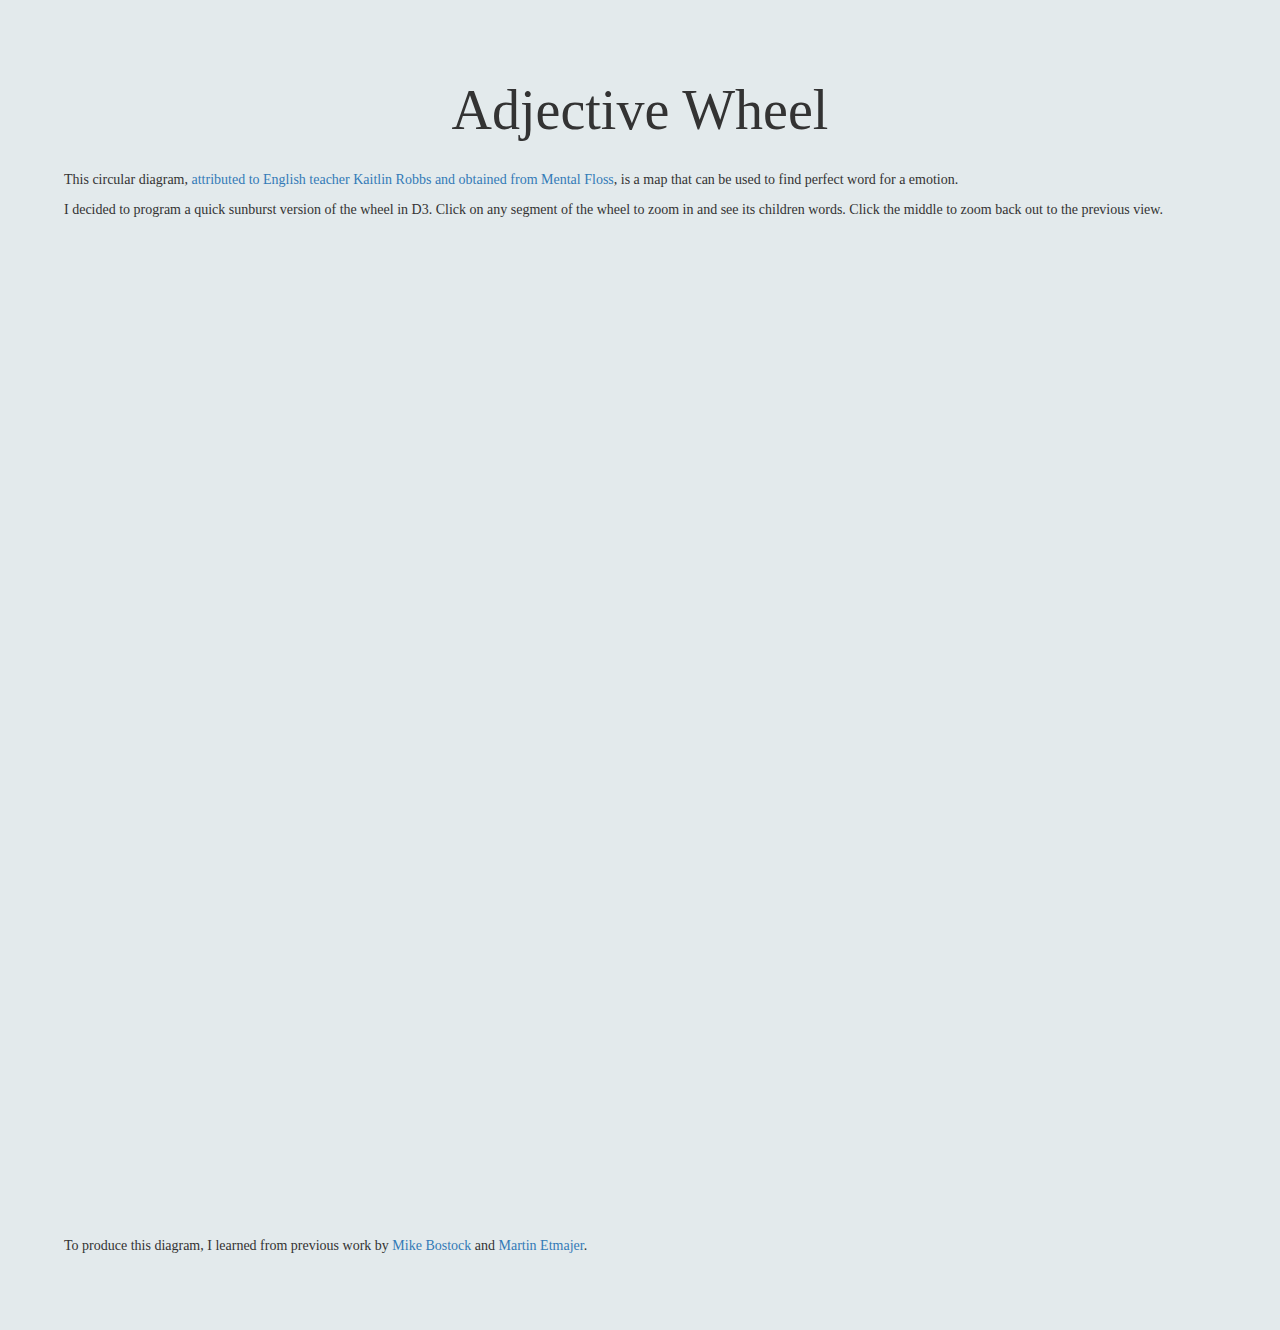
==== index.html @ aa35290b "starting" ====
<!doctype html>
<html>
<head>
    <meta charset="utf-8">
    <meta name="description" content="">
    <meta name="viewport" content="width=device-width, initial-scale=1">
    <title>Adjective Wheel</title>

    <link rel="stylesheet" href="css/bootstrap.min.css">
    <link rel="stylesheet" href="css/style.css">
</head>
<body>

<div id="title">Adjective Wheel</div><br>

<p>This circular diagram, <a href="http://mentalfloss.com/article/64182/improve-your-vocabulary-wheel-feelings">
    attributed to English teacher Kaitlin Robbs and obtained from Mental Floss</a>, is a map that can be used to find
    perfect word for a emotion.</p>
<p>I decided to program a quick sunburst version of the wheel in D3. Click on any segment of the wheel to zoom in
    and see its children words. Click the middle to zoom back out to the previous view.</p>
<div id="word-wheel" align="center"></div>
<p>To produce this diagram, I learned from previous work by <a href="https://bl.ocks.org/mbostock/4348373">Mike Bostock</a> and <a href="http://bl.ocks.org/metmajer/5480307">
    Martin Etmajer</a>.</p>

<!-- Load JS libraries -->
<script src="js/libs/jquery.min.js"></script>
<script src="js/libs/bootstrap.min.js"></script>
<script src="js/libs/d3.min.js"></script>

<!-- electoral map and congress visualization -->
<script src="js/main.js"></script>




</body>
</html>
---- css/style.css ----
/* YOUR CSS STYLES */
body {
    display: block;
    -webkit-background-size: cover;
    -moz-background-size: cover;
    -o-background-size: cover;
    background-size: cover;
    font-family: "Mercury Text G1 A","Mercury Text G1 B","Georgia","Times New Roman","Times",sans-serif;
    background-color: #e3eaec;
    padding-left: 5%;
    padding-right: 5%;
    padding-bottom: 5%;
}

p {
    align-content: center;
}

.ack {
    font-style: italic;
}

.r-arrow {
    font-size: 10em;
    color: orange;
    position: fixed;
    display: inline-block;
}
.l-arrow {
    font-size: 10em;
    color: orange;
    position: fixed;
}

.story-text {
    padding: 15px;
    color:black;
    font-size: 2em;
    text-align: center;
}

.congress-label {
    font-size: 25px;
    font-weight: bolder;
    /*fill-opacity: .5;*/
}

.congress-title {
    font-size: 35px;
    font-weight: bolder;
    /*fill-opacity: .5;*/
}

.repLabels, .senLabels {
    font-weight: bold;
}
#state-name, #congress-name {
    color: red;
    font-size: 30px;
    font-weight: bolder;
}

#title {
    font-size: 4em;
    text-align: center;
    padding-top: 70px;
}

.top-bar {
    opacity: 1;
    background-color: white;
    padding-bottom: 10px;
}

.spacer{
    padding:20px;
    text-align: center;
}

#boring-chart {
    margin-left:15%;
    margin-top:20px;
    border: solid;
    padding:10px;
    border-radius: 25px;
}
.brightness {
    background-color: #268ede;
    display: inline-block;

}
.brightness img:hover {
    opacity: .7;
}

svg text {
    -webkit-user-select: none;
    -moz-user-select: none;
    -ms-user-select: none;
    user-select: none;
}
svg text::selection {
    background: none;
}
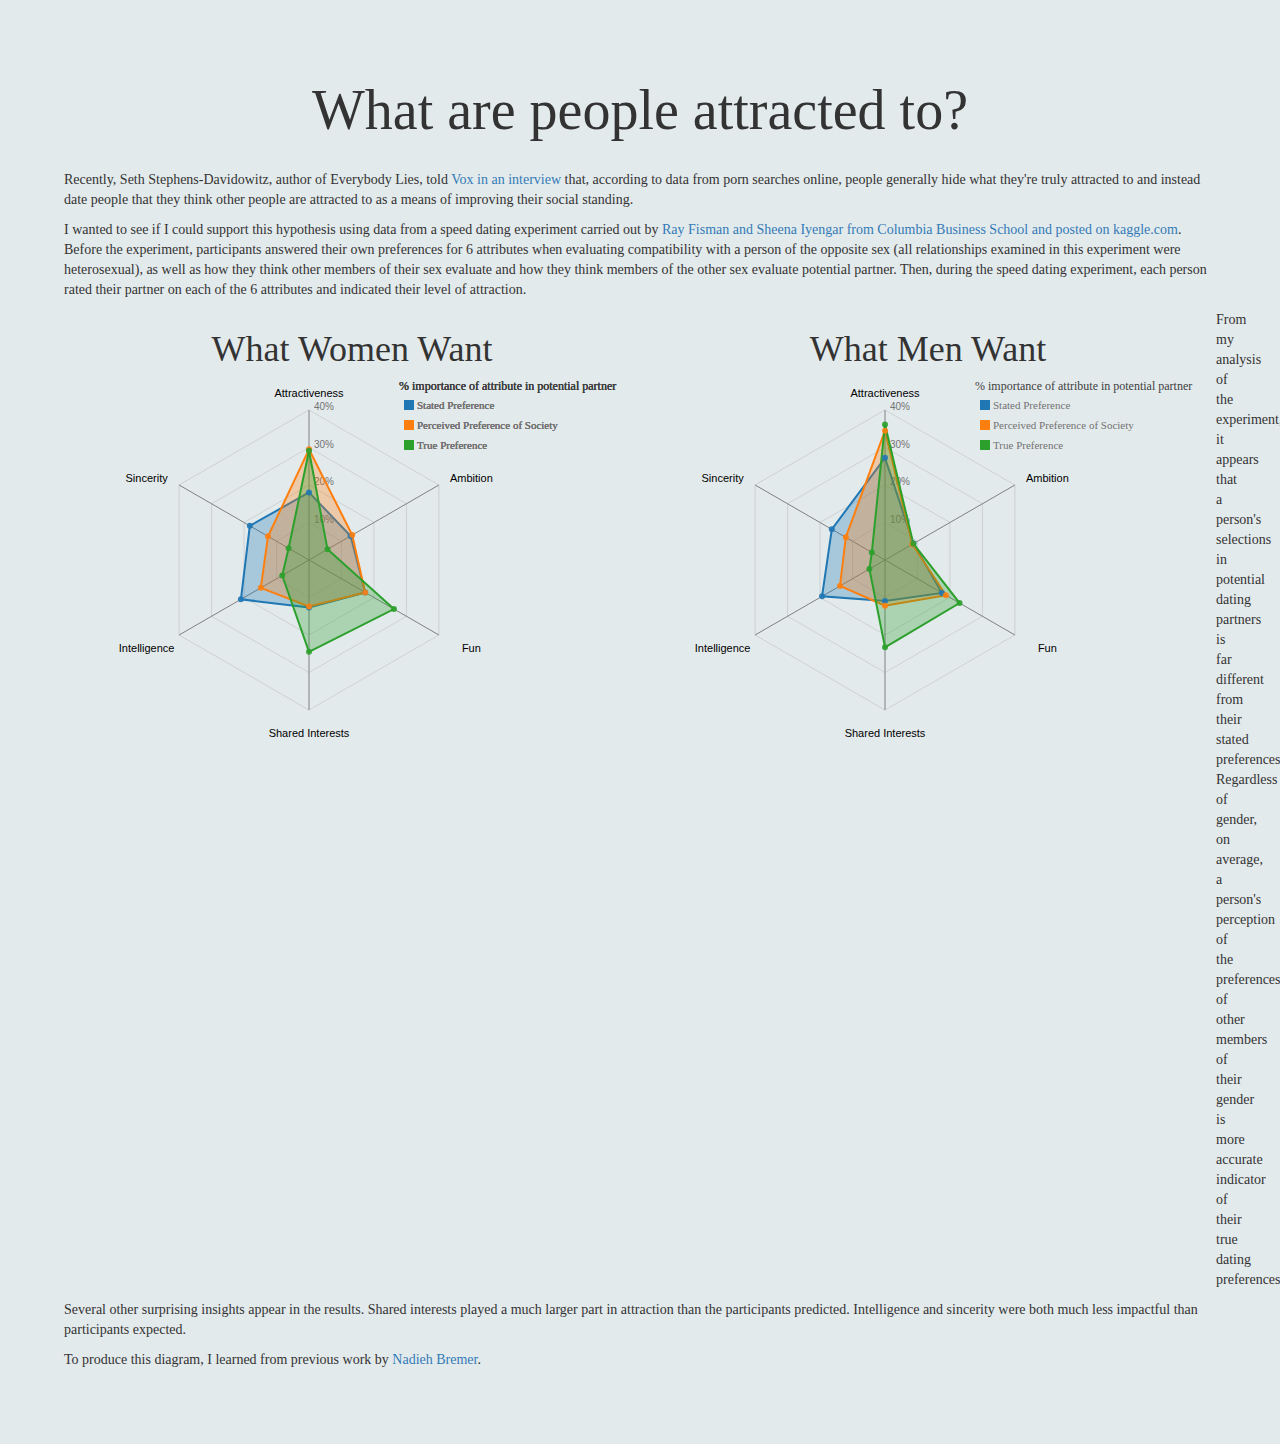
==== commit bc97539f: "working version" ====
--- a/index.html
+++ b/index.html
@@ -4,23 +4,41 @@
     <meta charset="utf-8">
     <meta name="description" content="">
     <meta name="viewport" content="width=device-width, initial-scale=1">
-    <title>Adjective Wheel</title>
+    <title>What are people attracted to?</title>
 
     <link rel="stylesheet" href="css/bootstrap.min.css">
     <link rel="stylesheet" href="css/style.css">
 </head>
 <body>
 
-<div id="title">Adjective Wheel</div><br>
+<div id="title">What are people attracted to?</div><br>
 
-<p>This circular diagram, <a href="http://mentalfloss.com/article/64182/improve-your-vocabulary-wheel-feelings">
-    attributed to English teacher Kaitlin Robbs and obtained from Mental Floss</a>, is a map that can be used to find
-    perfect word for a emotion.</p>
-<p>I decided to program a quick sunburst version of the wheel in D3. Click on any segment of the wheel to zoom in
-    and see its children words. Click the middle to zoom back out to the previous view.</p>
-<div id="word-wheel" align="center"></div>
-<p>To produce this diagram, I learned from previous work by <a href="https://bl.ocks.org/mbostock/4348373">Mike Bostock</a> and <a href="http://bl.ocks.org/metmajer/5480307">
-    Martin Etmajer</a>.</p>
+<p>Recently, Seth Stephens-Davidowitz, author of Everybody Lies, told
+    <a href="https://www.vox.com/conversations/2017/6/27/15873072/google-porn-addiction-america-everybody-lies">Vox in
+    an interview</a> that, according to data from porn searches online, people generally hide what they're truly
+    attracted to and instead date people that they think other people are attracted to as a means of improving
+    their social standing.</p>
+<p>I wanted to see if I could support this hypothesis using data from a speed dating experiment carried out by
+    <a href="https://www.kaggle.com/annavictoria/speed-dating-experiment">Ray Fisman and Sheena Iyengar from Columbia
+    Business School and posted on kaggle.com</a>. Before the experiment, participants answered their own preferences
+    for 6 attributes when evaluating compatibility with a person of the opposite sex (all relationships examined in
+    this experiment were heterosexual), as well as how they think other members of their sex evaluate and how they
+    think members of the other sex evaluate potential partner. Then, during the speed dating experiment, each person
+    rated their partner on each of the 6 attributes and indicated their level of attraction.
+</p>
+<div id="visualization" align="center">
+    <div id="chart1" class="col-md-6"><h1>What Women Want</h1></div>
+    <div id="chart2" class="col-md-6"><h1>What Men Want</h1></div>
+</div>
+<p>From my analysis of the experiment, it appears that a person's selections in potential dating partners is far
+    different from their stated preferences. Regardless of gender, on average, a person's perception of the preferences
+    of other members of their gender is more accurate indicator of their true dating preferences.</p>
+<p>Several other surprising insights appear in the results. Shared interests played a much larger part in attraction
+    than the participants predicted. Intelligence and sincerity were both much less impactful than participants
+    expected.</p>
+<p>To produce this diagram, I learned from previous work by <a href="http://bl.ocks.org/nbremer/6506614">Nadieh
+    Bremer</a>.
+</p>
 
 <!-- Load JS libraries -->
 <script src="js/libs/jquery.min.js"></script>
@@ -28,6 +46,7 @@
 <script src="js/libs/d3.min.js"></script>
 
 <!-- electoral map and congress visualization -->
+<script src="js/radarChart2.js"></script>
 <script src="js/main.js"></script>
 
 
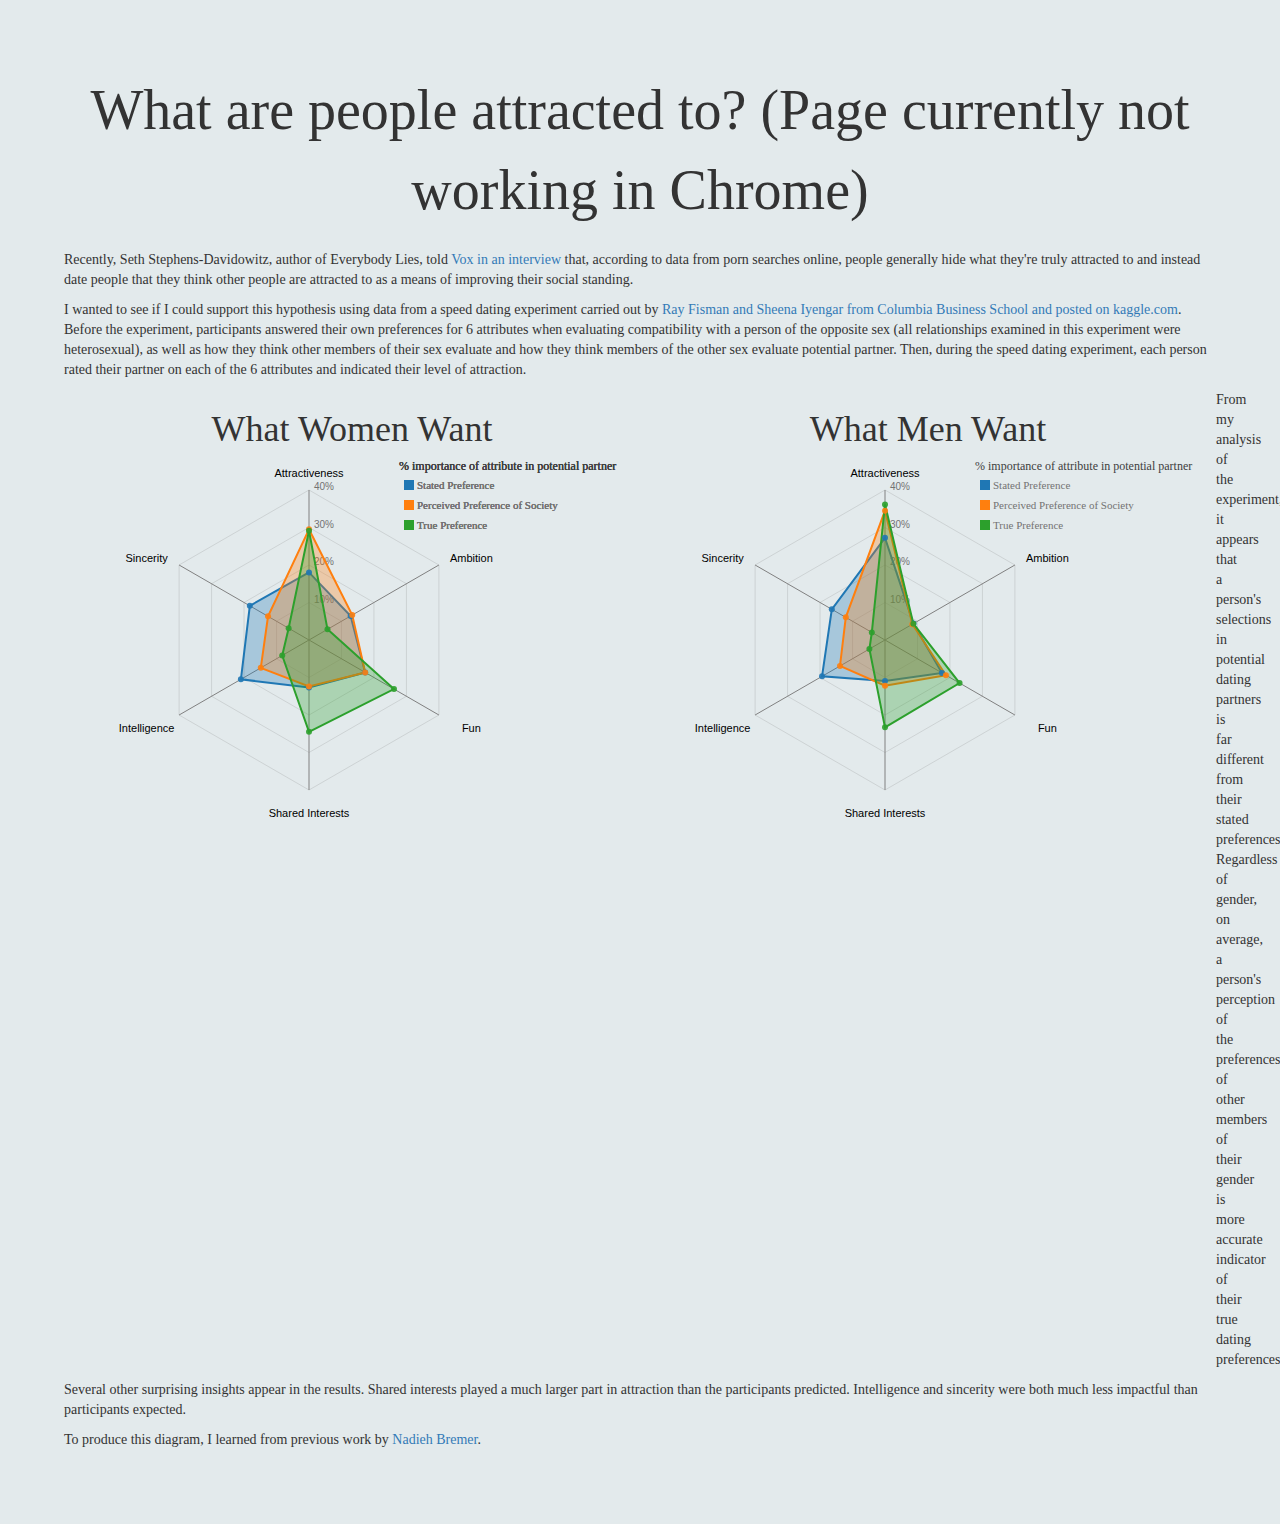
==== commit 0808bce3: "working version" ====
--- a/index.html
+++ b/index.html
@@ -11,7 +11,7 @@
 </head>
 <body>
 
-<div id="title">What are people attracted to?</div><br>
+<div id="title">What are people attracted to? (Page currently not working in Chrome)</div><br>
 
 <p>Recently, Seth Stephens-Davidowitz, author of Everybody Lies, told
     <a href="https://www.vox.com/conversations/2017/6/27/15873072/google-porn-addiction-america-everybody-lies">Vox in
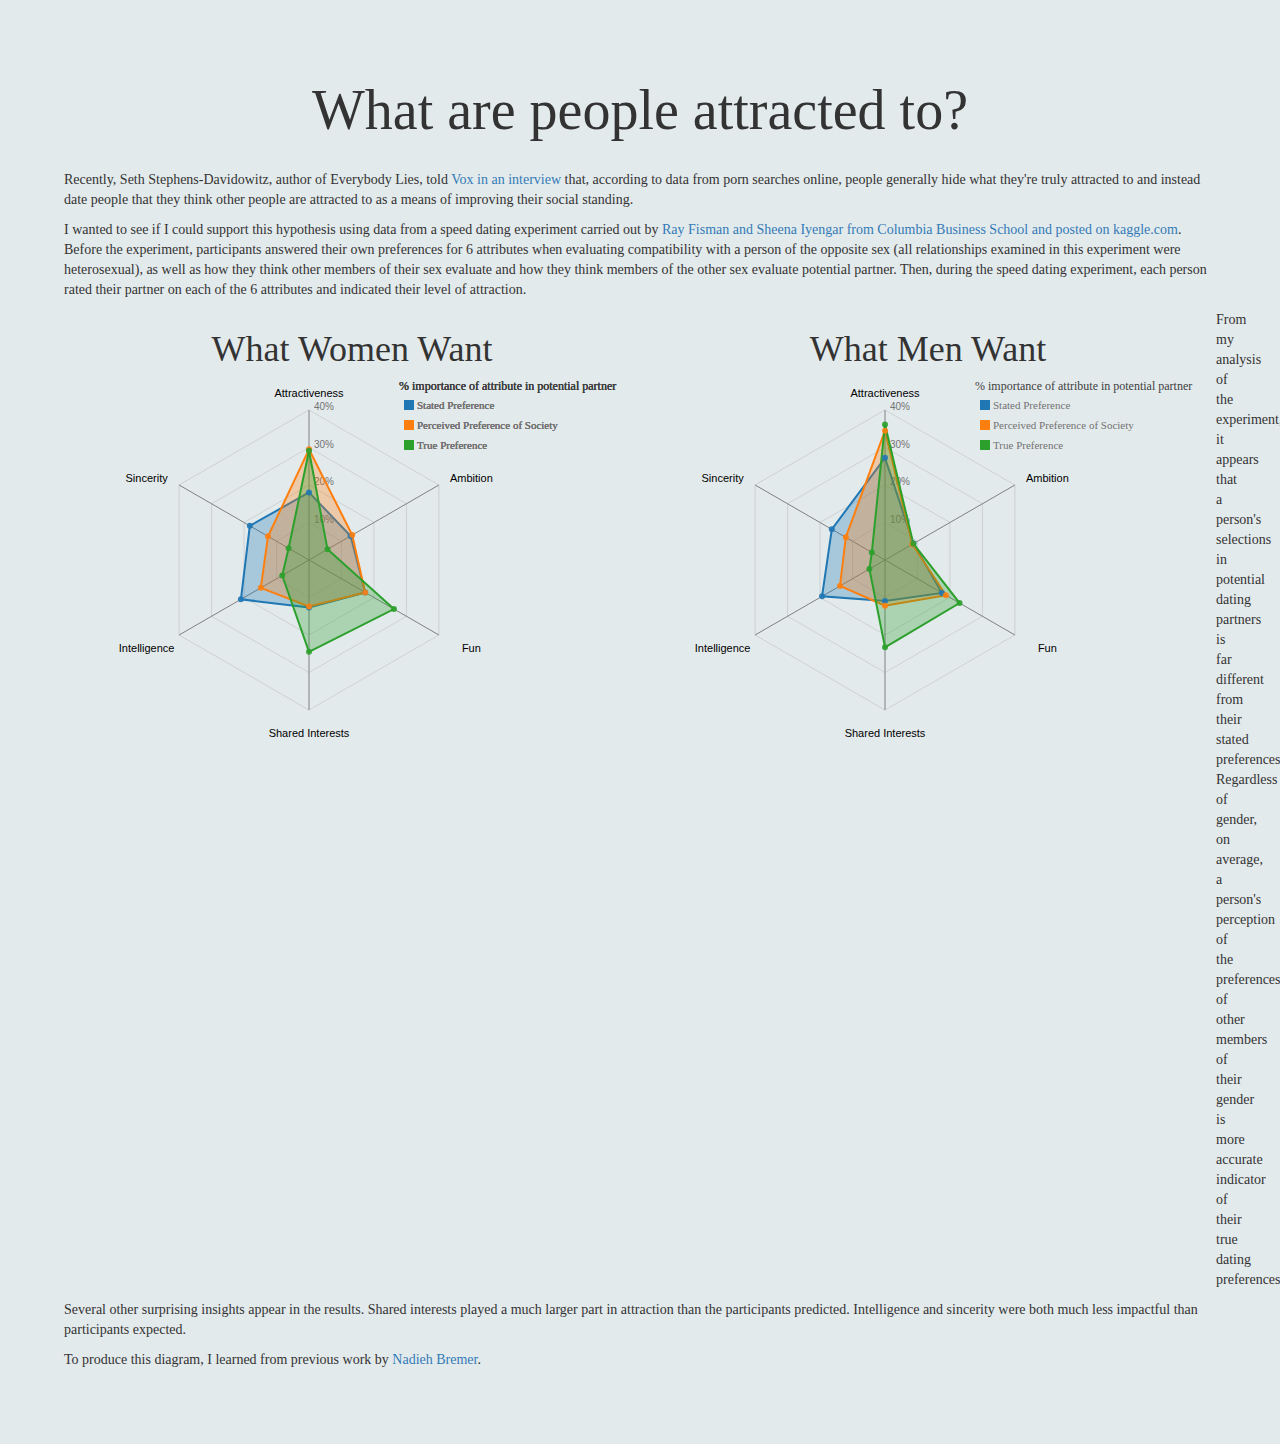
==== commit de3446e6: "working version" ====
--- a/index.html
+++ b/index.html
@@ -11,7 +11,7 @@
 </head>
 <body>
 
-<div id="title">What are people attracted to? (Page currently not working in Chrome)</div><br>
+<div id="title">What are people attracted to?</div><br>
 
 <p>Recently, Seth Stephens-Davidowitz, author of Everybody Lies, told
     <a href="https://www.vox.com/conversations/2017/6/27/15873072/google-porn-addiction-america-everybody-lies">Vox in
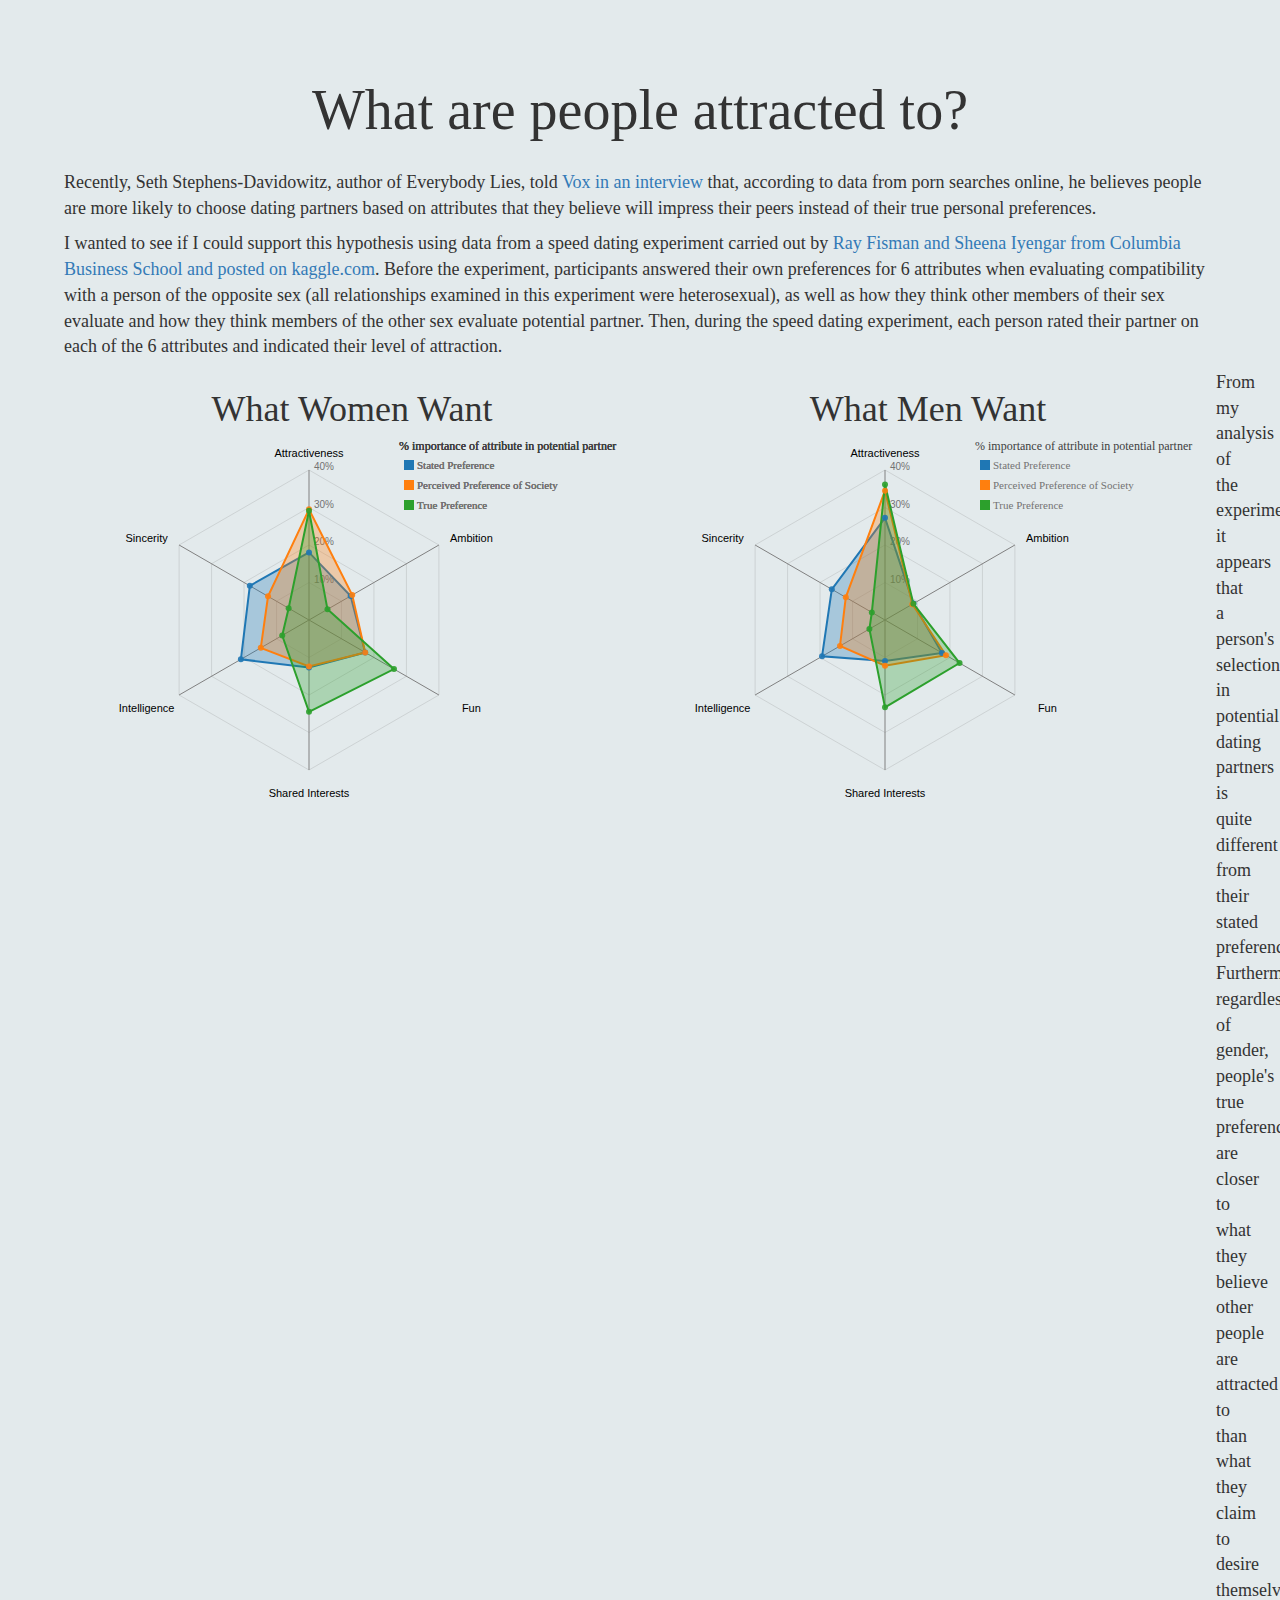
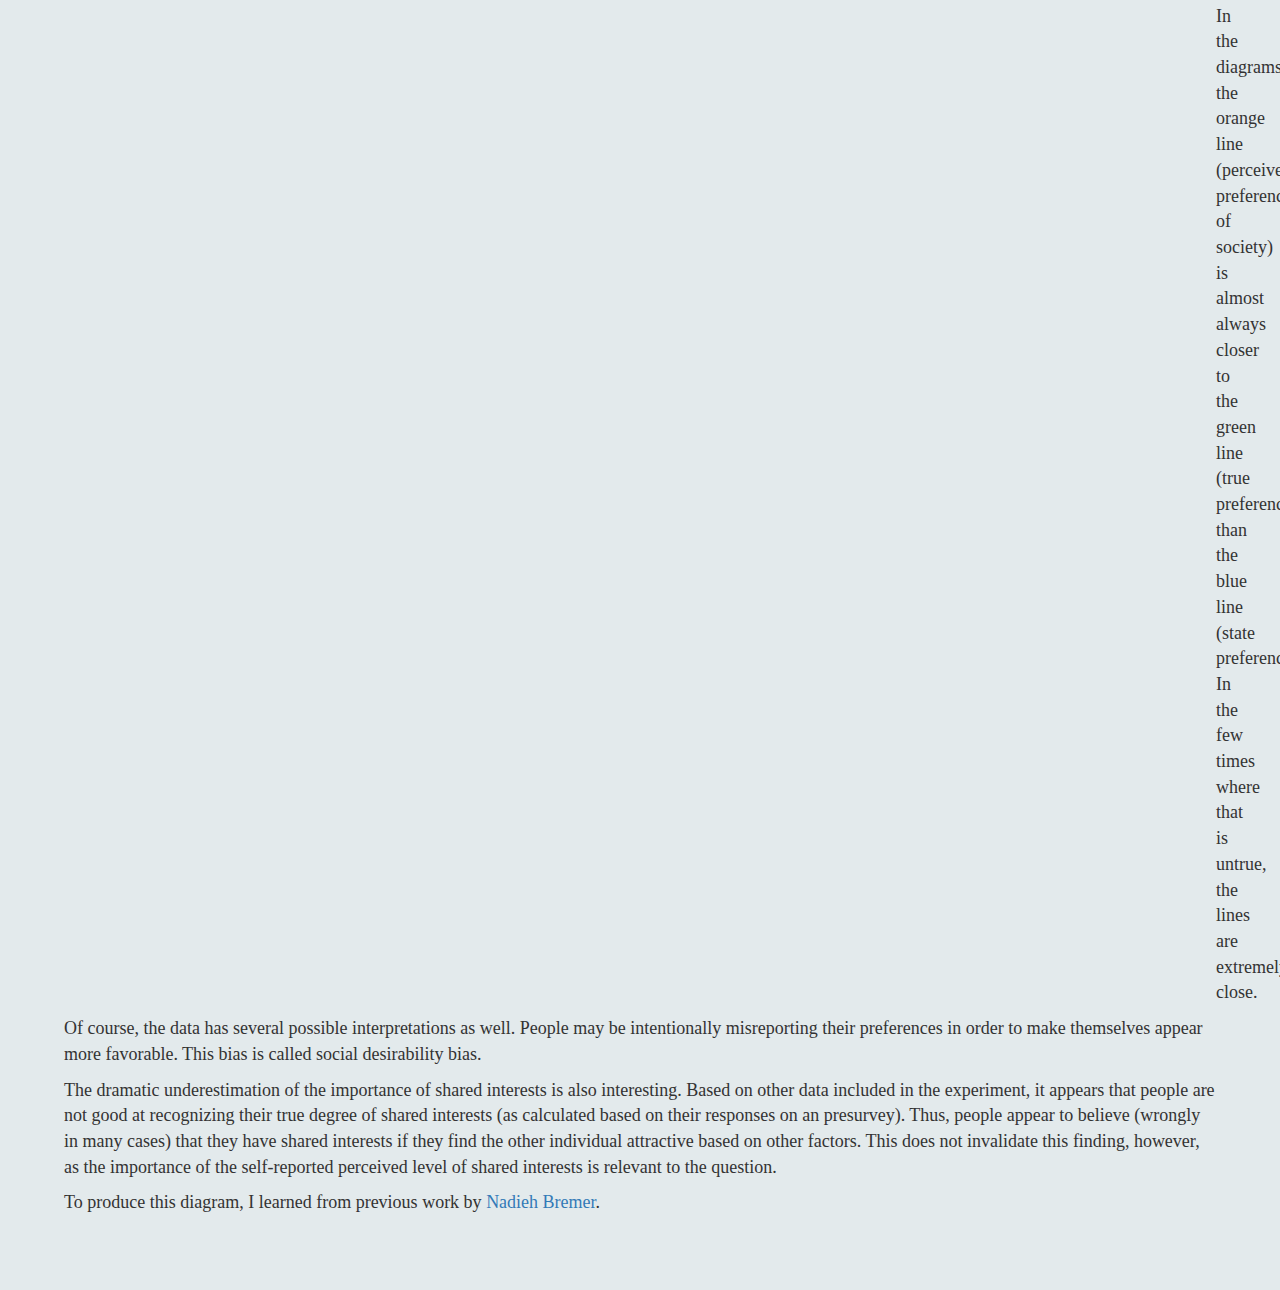
==== commit 20e9be39: "changed text" ====
--- a/index.html
+++ b/index.html
@@ -15,9 +15,9 @@
 
 <p>Recently, Seth Stephens-Davidowitz, author of Everybody Lies, told
     <a href="https://www.vox.com/conversations/2017/6/27/15873072/google-porn-addiction-america-everybody-lies">Vox in
-    an interview</a> that, according to data from porn searches online, people generally hide what they're truly
-    attracted to and instead date people that they think other people are attracted to as a means of improving
-    their social standing.</p>
+    an interview</a> that, according to data from porn searches online, he believes people are more likely to choose
+    dating partners based on attributes that they believe will impress their peers instead of their true personal
+    preferences.</p>
 <p>I wanted to see if I could support this hypothesis using data from a speed dating experiment carried out by
     <a href="https://www.kaggle.com/annavictoria/speed-dating-experiment">Ray Fisman and Sheena Iyengar from Columbia
     Business School and posted on kaggle.com</a>. Before the experiment, participants answered their own preferences
@@ -30,12 +30,22 @@
     <div id="chart1" class="col-md-6"><h1>What Women Want</h1></div>
     <div id="chart2" class="col-md-6"><h1>What Men Want</h1></div>
 </div>
-<p>From my analysis of the experiment, it appears that a person's selections in potential dating partners is far
-    different from their stated preferences. Regardless of gender, on average, a person's perception of the preferences
-    of other members of their gender is more accurate indicator of their true dating preferences.</p>
-<p>Several other surprising insights appear in the results. Shared interests played a much larger part in attraction
-    than the participants predicted. Intelligence and sincerity were both much less impactful than participants
-    expected.</p>
+<p>From my analysis of the experiment, it appears that a person's selections in potential dating partners is quite
+    different from their stated preferences. Furthermore, regardless of gender, people's true preferences are closer
+    to what they believe other people are attracted to than what they claim to desire themselves. In the diagrams,
+    the orange line (perceived preference of society) is almost always closer to the green line (true preference) than
+    the blue line (state preference). In the few times where that is untrue, the lines are extremely close.
+</p>
+<p>Of course, the data has several possible interpretations as well. People may be intentionally misreporting their
+    preferences in order to make themselves appear more favorable. This bias is called social desirability bias.
+</p>
+<p>The dramatic underestimation of the importance of shared interests is also interesting. Based on other data included
+    in the experiment, it appears that people are not good at recognizing their true degree of shared interests (as
+    calculated based on their responses on an presurvey). Thus, people appear to believe (wrongly in many cases) that
+    they have shared interests if they find the other individual attractive based on other factors. This does not
+    invalidate this finding, however, as the importance of the self-reported perceived level of shared interests is
+    relevant to the question.
+</p>
 <p>To produce this diagram, I learned from previous work by <a href="http://bl.ocks.org/nbremer/6506614">Nadieh
     Bremer</a>.
 </p>
--- a/css/style.css
+++ b/css/style.css
@@ -15,6 +15,7 @@
 
 p {
     align-content: center;
+    font-size: large;
 }
 
 .ack {
